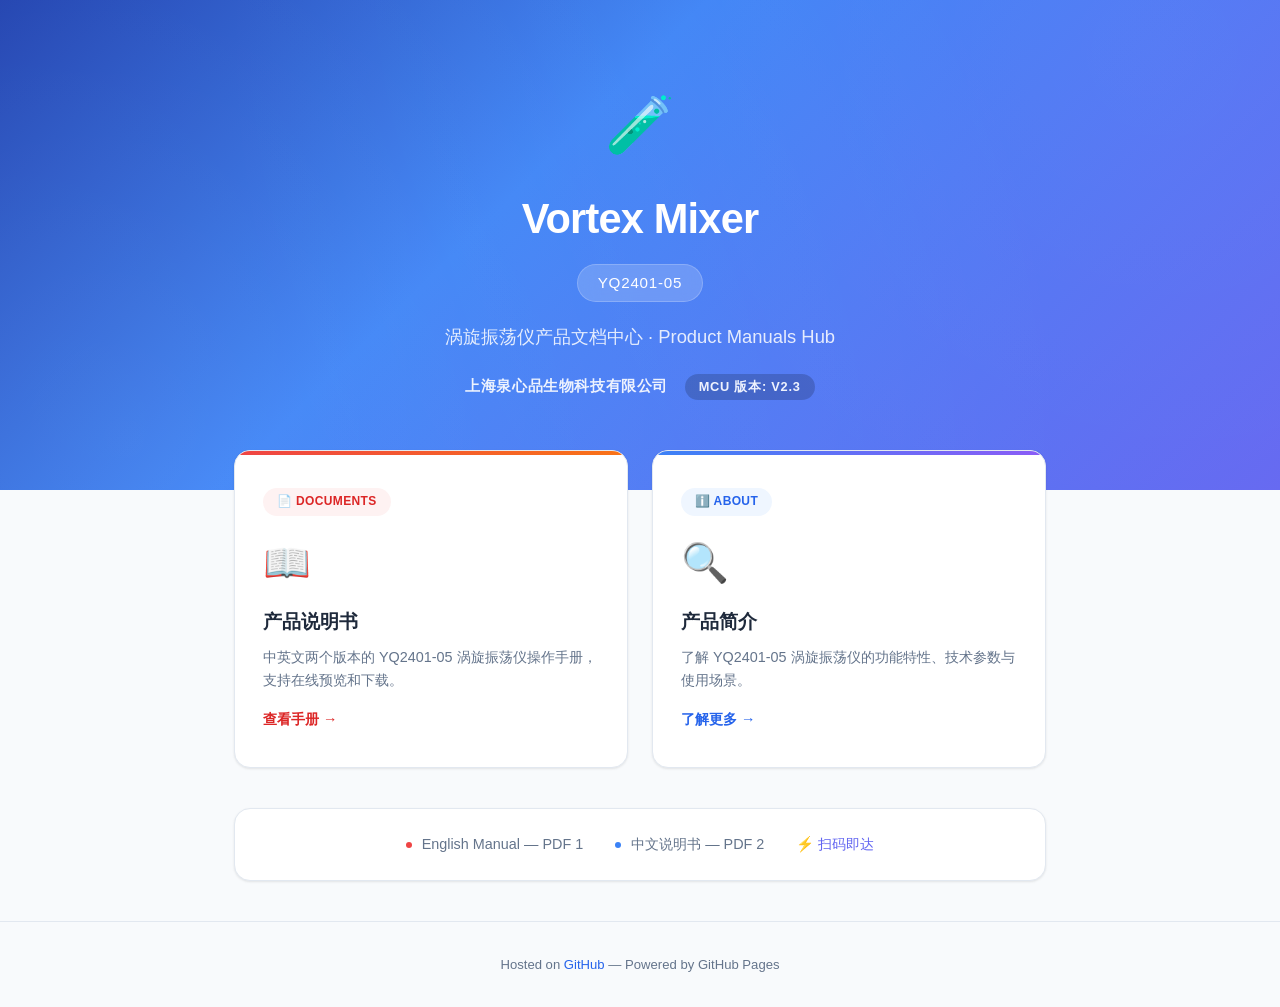
==== index.html @ 2c283151 "Add company name and MCU version to homepage" ====
<!DOCTYPE html>
<html lang="zh-CN">
<head>
<meta charset="UTF-8">
<meta name="viewport" content="width=device-width, initial-scale=1.0">
<title>Vortex Mixer Manuals | YQ2401-05 涡旋振荡仪</title>
<style>
  :root {
    --primary: #2563eb;
    --primary-dark: #1d4ed8;
    --accent: #7c3aed;
    --bg: #f8fafc;
    --card: #ffffff;
    --text: #1e293b;
    --text-light: #64748b;
    --border: #e2e8f0;
    --shadow: 0 1px 3px rgba(0,0,0,0.06), 0 1px 2px rgba(0,0,0,0.04);
    --shadow-lg: 0 10px 40px rgba(0,0,0,0.1);
    --radius: 16px;
    --radius-sm: 10px;
  }

  * { margin: 0; padding: 0; box-sizing: border-box; }

  body {
    font-family: -apple-system, BlinkMacSystemFont, 'Segoe UI', 'PingFang SC', 'Microsoft YaHei', sans-serif;
    background: var(--bg);
    color: var(--text);
    line-height: 1.6;
    min-height: 100vh;
    display: flex;
    flex-direction: column;
  }

  .hero {
    background: linear-gradient(135deg, #1e40af 0%, #3b82f6 40%, #6366f1 100%);
    color: white;
    text-align: center;
    padding: 80px 24px 90px;
    position: relative;
    overflow: hidden;
  }
  .hero::before {
    content: '';
    position: absolute;
    top: -50%;
    left: -50%;
    width: 200%;
    height: 200%;
    background: radial-gradient(circle at 30% 70%, rgba(255,255,255,0.08) 0%, transparent 50%),
                radial-gradient(circle at 70% 30%, rgba(255,255,255,0.05) 0%, transparent 50%);
    animation: float 20s ease-in-out infinite;
  }
  @keyframes float {
    0%, 100% { transform: translate(0, 0) rotate(0deg); }
    33% { transform: translate(20px, -20px) rotate(1deg); }
    66% { transform: translate(-10px, 10px) rotate(-1deg); }
  }
  .hero-content { position: relative; z-index: 1; }
  .hero-icon { font-size: 3.5rem; margin-bottom: 16px; display: block; }
  .hero h1 {
    font-size: 2.6rem;
    font-weight: 800;
    letter-spacing: -0.02em;
    margin-bottom: 12px;
  }
  .hero .model {
    display: inline-block;
    background: rgba(255,255,255,0.18);
    backdrop-filter: blur(10px);
    padding: 6px 20px;
    border-radius: 50px;
    font-size: 0.95rem;
    font-weight: 500;
    letter-spacing: 0.05em;
    margin-bottom: 20px;
    border: 1px solid rgba(255,255,255,0.2);
  }
  .hero p {
    font-size: 1.15rem;
    opacity: 0.85;
    max-width: 500px;
    margin: 0 auto;
  }
  .hero .company {
    margin-top: 22px;
    font-size: 0.92rem;
    font-weight: 600;
    letter-spacing: 0.04em;
    opacity: 0.9;
  }
  .hero .company .mcu {
    display: inline-block;
    background: rgba(0,0,0,0.2);
    padding: 3px 14px;
    border-radius: 50px;
    font-size: 0.8rem;
    margin-left: 12px;
    letter-spacing: 0.06em;
  }

  .container {
    max-width: 860px;
    margin: -40px auto 0;
    padding: 0 24px;
    position: relative;
    z-index: 2;
    flex: 1;
  }

  .cards {
    display: grid;
    grid-template-columns: 1fr 1fr;
    gap: 24px;
    margin-bottom: 40px;
  }
  @media (max-width: 600px) { .cards { grid-template-columns: 1fr; } }

  .card {
    background: var(--card);
    border-radius: var(--radius);
    padding: 36px 28px;
    text-decoration: none;
    color: var(--text);
    box-shadow: var(--shadow);
    transition: transform 0.25s, box-shadow 0.25s;
    border: 1px solid var(--border);
    position: relative;
    overflow: hidden;
  }
  .card:hover {
    transform: translateY(-6px);
    box-shadow: var(--shadow-lg);
    border-color: #cbd5e1;
  }
  .card::after {
    content: '';
    position: absolute;
    top: 0; left: 0; right: 0;
    height: 4px;
  }
  .card.pdf::after { background: linear-gradient(90deg, #ef4444, #f97316); }
  .card.intro::after { background: linear-gradient(90deg, #3b82f6, #8b5cf6); }

  .card-badge {
    display: inline-block;
    padding: 4px 14px;
    border-radius: 50px;
    font-size: 0.75rem;
    font-weight: 600;
    letter-spacing: 0.03em;
    margin-bottom: 16px;
  }
  .card.pdf .card-badge { background: #fef2f2; color: #dc2626; }
  .card.intro .card-badge { background: #eff6ff; color: #2563eb; }

  .card-icon { font-size: 2.4rem; margin-bottom: 14px; display: block; }
  .card h3 { font-size: 1.2rem; font-weight: 700; margin-bottom: 8px; }
  .card p { font-size: 0.9rem; color: var(--text-light); line-height: 1.6; }
  .card .arrow {
    display: inline-flex; align-items: center; gap: 6px;
    margin-top: 16px; font-size: 0.9rem; font-weight: 600;
  }
  .card.pdf .arrow { color: #dc2626; }
  .card.intro .arrow { color: #2563eb; }

  .info-bar {
    display: flex;
    align-items: center;
    justify-content: center;
    gap: 32px;
    flex-wrap: wrap;
    background: var(--card);
    border-radius: var(--radius);
    padding: 24px 32px;
    box-shadow: var(--shadow);
    border: 1px solid var(--border);
    margin-bottom: 20px;
  }
  .info-item {
    display: flex;
    align-items: center;
    gap: 10px;
    font-size: 0.9rem;
    color: var(--text-light);
  }
  .info-item .dot { width: 6px; height: 6px; border-radius: 50%; }
  .info-item .dot.en { background: #ef4444; }
  .info-item .dot.cn { background: #3b82f6; }

  footer {
    text-align: center;
    padding: 32px 24px;
    color: var(--text-light);
    font-size: 0.82rem;
    border-top: 1px solid var(--border);
    margin-top: 20px;
  }
  footer a { color: var(--primary); text-decoration: none; font-weight: 500; }
</style>
</head>
<body>

<div class="hero">
  <div class="hero-content">
    <span class="hero-icon">&#129514;</span>
    <h1>Vortex Mixer</h1>
    <div class="model">YQ2401-05</div>
    <p>涡旋振荡仪产品文档中心 &middot; Product Manuals Hub</p>
    <div class="company">
      上海泉心品生物科技有限公司
      <span class="mcu">MCU 版本: V2.3</span>
    </div>
  </div>
</div>

<div class="container">

  <div class="cards">
    <a class="card pdf" href="./manuals.html">
      <span class="card-badge">&#128196; DOCUMENTS</span>
      <span class="card-icon">&#128214;</span>
      <h3>产品说明书</h3>
      <p>中英文两个版本的 YQ2401-05 涡旋振荡仪操作手册，支持在线预览和下载。</p>
      <span class="arrow">查看手册 &#8594;</span>
    </a>

    <a class="card intro" href="./intro.html">
      <span class="card-badge">&#8505;&#65039; ABOUT</span>
      <span class="card-icon">&#128269;</span>
      <h3>产品简介</h3>
      <p>了解 YQ2401-05 涡旋振荡仪的功能特性、技术参数与使用场景。</p>
      <span class="arrow">了解更多 &#8594;</span>
    </a>
  </div>

  <div class="info-bar">
    <div class="info-item"><span class="dot en"></span> English Manual &mdash; PDF 1</div>
    <div class="info-item"><span class="dot cn"></span> 中文说明书 &mdash; PDF 2</div>
    <div class="info-item" style="font-weight:500;color:#6366f1;">&#9889; 扫码即达</div>
  </div>

</div>

<footer>
  Hosted on <a href="https://github.com/jingjingblackpink/Vortex_Mixer_Manual">GitHub</a>
  &mdash; Powered by GitHub Pages
</footer>

</body>
</html>
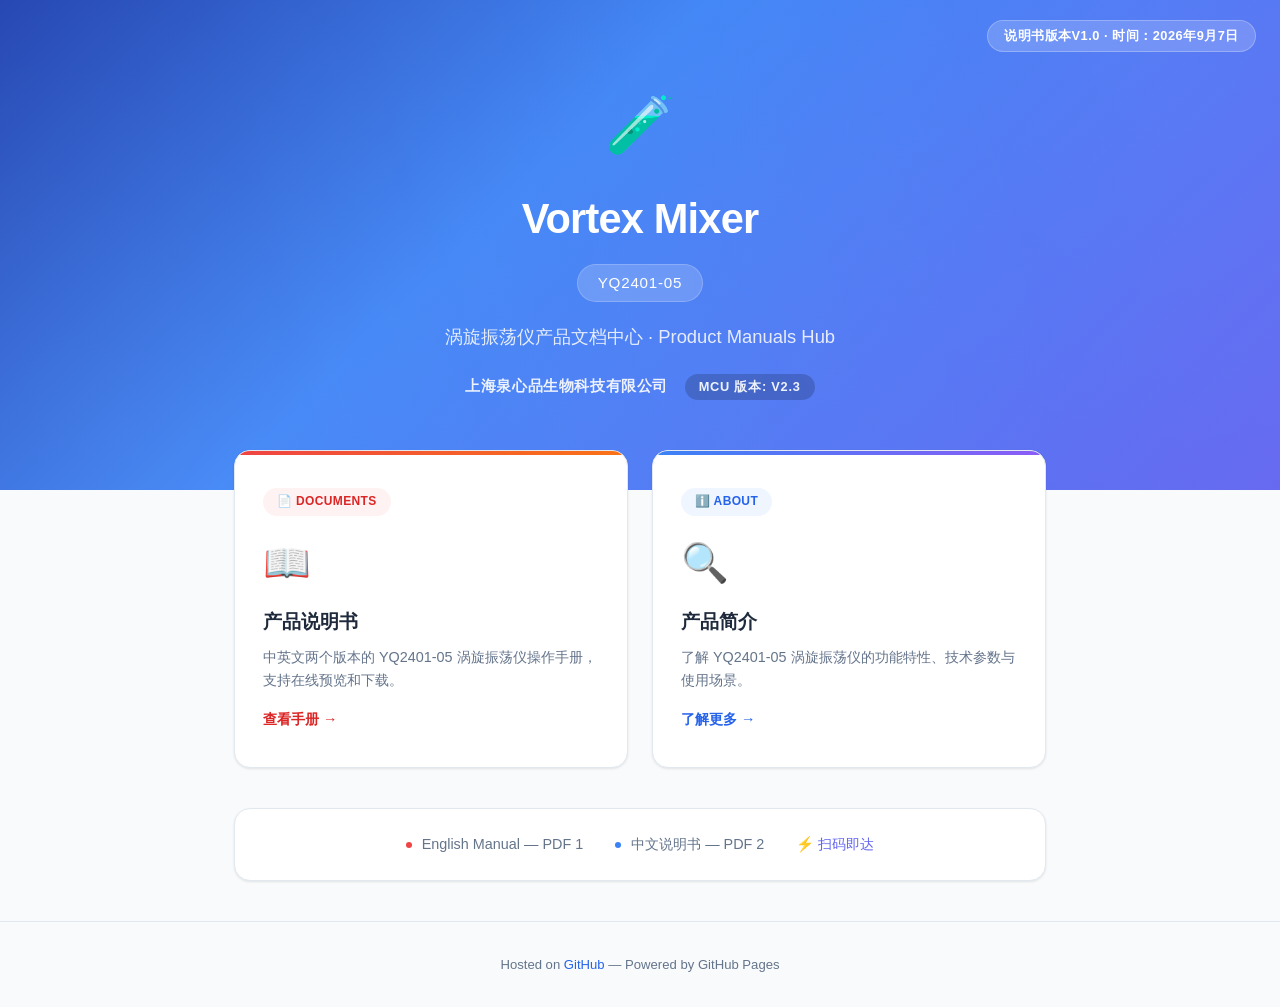
==== commit d2a067bc: "Add manual version badge (V1.0, 2026-09-07) to index.html top-right corner; QR code unchanged" ====
--- a/index.html
+++ b/index.html
@@ -98,6 +98,21 @@
     margin-left: 12px;
     letter-spacing: 0.06em;
   }
+  .hero .version-badge {
+    position: absolute;
+    top: 20px;
+    right: 24px;
+    z-index: 2;
+    background: rgba(255,255,255,0.18);
+    backdrop-filter: blur(10px);
+    border: 1px solid rgba(255,255,255,0.25);
+    border-radius: 50px;
+    padding: 5px 16px;
+    font-size: 0.8rem;
+    font-weight: 600;
+    letter-spacing: 0.04em;
+    color: #fff;
+  }
 
   .container {
     max-width: 860px;
@@ -202,6 +217,7 @@
 <body>
 
 <div class="hero">
+  <div class="version-badge">说明书版本V1.0 &middot; 时间：2026年9月7日</div>
   <div class="hero-content">
     <span class="hero-icon">&#129514;</span>
     <h1>Vortex Mixer</h1>
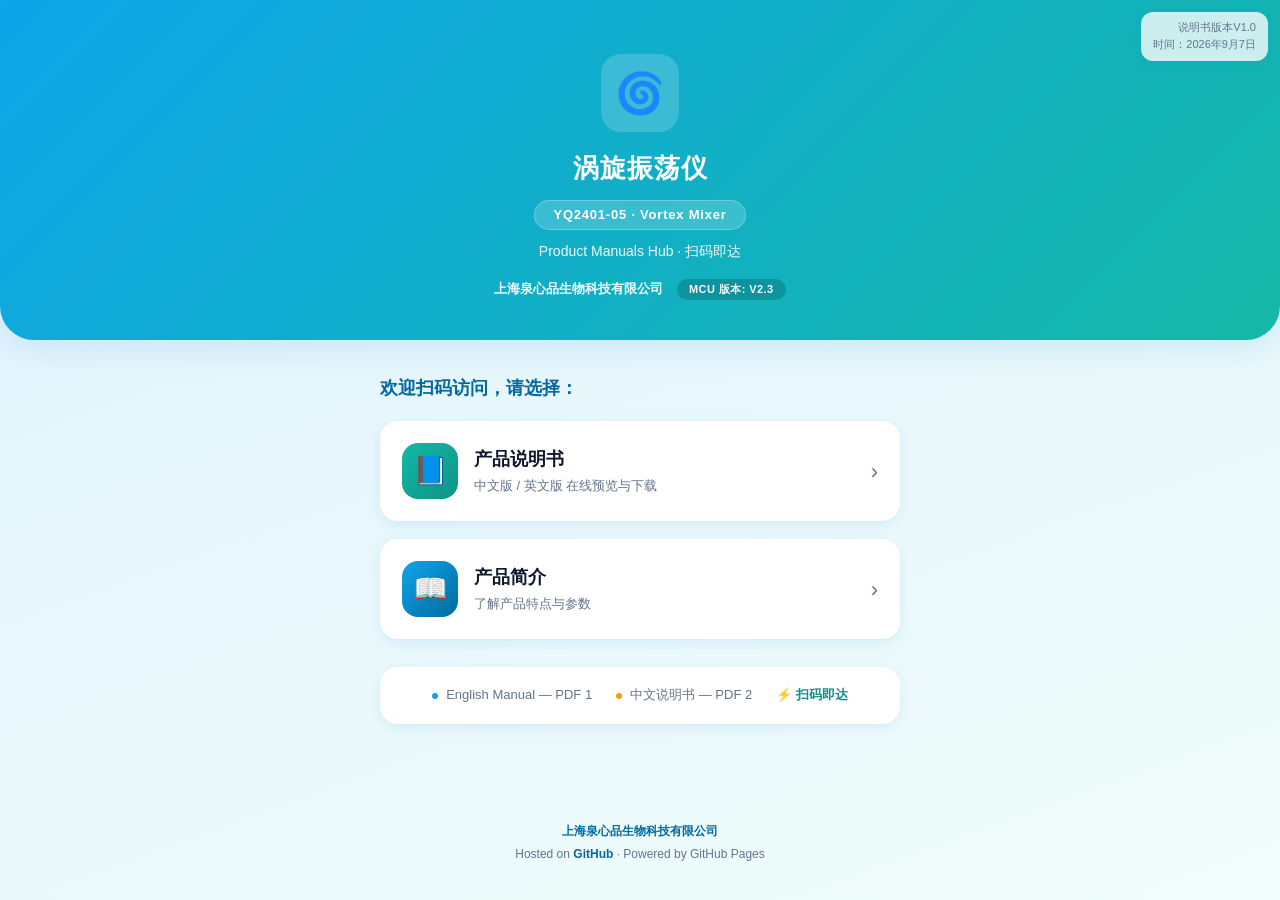
==== commit ef52020c: "Redesign site with card-style UI (sky-blue/teal theme, shared style.css); QR code unchanged" ====
--- a/index.html
+++ b/index.html
@@ -2,266 +2,54 @@
 <html lang="zh-CN">
 <head>
 <meta charset="UTF-8">
-<meta name="viewport" content="width=device-width, initial-scale=1.0">
+<meta name="viewport" content="width=device-width,initial-scale=1,maximum-scale=1,user-scalable=no">
 <title>Vortex Mixer Manuals | YQ2401-05 涡旋振荡仪</title>
-<style>
-  :root {
-    --primary: #2563eb;
-    --primary-dark: #1d4ed8;
-    --accent: #7c3aed;
-    --bg: #f8fafc;
-    --card: #ffffff;
-    --text: #1e293b;
-    --text-light: #64748b;
-    --border: #e2e8f0;
-    --shadow: 0 1px 3px rgba(0,0,0,0.06), 0 1px 2px rgba(0,0,0,0.04);
-    --shadow-lg: 0 10px 40px rgba(0,0,0,0.1);
-    --radius: 16px;
-    --radius-sm: 10px;
-  }
-
-  * { margin: 0; padding: 0; box-sizing: border-box; }
-
-  body {
-    font-family: -apple-system, BlinkMacSystemFont, 'Segoe UI', 'PingFang SC', 'Microsoft YaHei', sans-serif;
-    background: var(--bg);
-    color: var(--text);
-    line-height: 1.6;
-    min-height: 100vh;
-    display: flex;
-    flex-direction: column;
-  }
-
-  .hero {
-    background: linear-gradient(135deg, #1e40af 0%, #3b82f6 40%, #6366f1 100%);
-    color: white;
-    text-align: center;
-    padding: 80px 24px 90px;
-    position: relative;
-    overflow: hidden;
-  }
-  .hero::before {
-    content: '';
-    position: absolute;
-    top: -50%;
-    left: -50%;
-    width: 200%;
-    height: 200%;
-    background: radial-gradient(circle at 30% 70%, rgba(255,255,255,0.08) 0%, transparent 50%),
-                radial-gradient(circle at 70% 30%, rgba(255,255,255,0.05) 0%, transparent 50%);
-    animation: float 20s ease-in-out infinite;
-  }
-  @keyframes float {
-    0%, 100% { transform: translate(0, 0) rotate(0deg); }
-    33% { transform: translate(20px, -20px) rotate(1deg); }
-    66% { transform: translate(-10px, 10px) rotate(-1deg); }
-  }
-  .hero-content { position: relative; z-index: 1; }
-  .hero-icon { font-size: 3.5rem; margin-bottom: 16px; display: block; }
-  .hero h1 {
-    font-size: 2.6rem;
-    font-weight: 800;
-    letter-spacing: -0.02em;
-    margin-bottom: 12px;
-  }
-  .hero .model {
-    display: inline-block;
-    background: rgba(255,255,255,0.18);
-    backdrop-filter: blur(10px);
-    padding: 6px 20px;
-    border-radius: 50px;
-    font-size: 0.95rem;
-    font-weight: 500;
-    letter-spacing: 0.05em;
-    margin-bottom: 20px;
-    border: 1px solid rgba(255,255,255,0.2);
-  }
-  .hero p {
-    font-size: 1.15rem;
-    opacity: 0.85;
-    max-width: 500px;
-    margin: 0 auto;
-  }
-  .hero .company {
-    margin-top: 22px;
-    font-size: 0.92rem;
-    font-weight: 600;
-    letter-spacing: 0.04em;
-    opacity: 0.9;
-  }
-  .hero .company .mcu {
-    display: inline-block;
-    background: rgba(0,0,0,0.2);
-    padding: 3px 14px;
-    border-radius: 50px;
-    font-size: 0.8rem;
-    margin-left: 12px;
-    letter-spacing: 0.06em;
-  }
-  .hero .version-badge {
-    position: absolute;
-    top: 20px;
-    right: 24px;
-    z-index: 2;
-    background: rgba(255,255,255,0.18);
-    backdrop-filter: blur(10px);
-    border: 1px solid rgba(255,255,255,0.25);
-    border-radius: 50px;
-    padding: 5px 16px;
-    font-size: 0.8rem;
-    font-weight: 600;
-    letter-spacing: 0.04em;
-    color: #fff;
-  }
-
-  .container {
-    max-width: 860px;
-    margin: -40px auto 0;
-    padding: 0 24px;
-    position: relative;
-    z-index: 2;
-    flex: 1;
-  }
-
-  .cards {
-    display: grid;
-    grid-template-columns: 1fr 1fr;
-    gap: 24px;
-    margin-bottom: 40px;
-  }
-  @media (max-width: 600px) { .cards { grid-template-columns: 1fr; } }
-
-  .card {
-    background: var(--card);
-    border-radius: var(--radius);
-    padding: 36px 28px;
-    text-decoration: none;
-    color: var(--text);
-    box-shadow: var(--shadow);
-    transition: transform 0.25s, box-shadow 0.25s;
-    border: 1px solid var(--border);
-    position: relative;
-    overflow: hidden;
-  }
-  .card:hover {
-    transform: translateY(-6px);
-    box-shadow: var(--shadow-lg);
-    border-color: #cbd5e1;
-  }
-  .card::after {
-    content: '';
-    position: absolute;
-    top: 0; left: 0; right: 0;
-    height: 4px;
-  }
-  .card.pdf::after { background: linear-gradient(90deg, #ef4444, #f97316); }
-  .card.intro::after { background: linear-gradient(90deg, #3b82f6, #8b5cf6); }
-
-  .card-badge {
-    display: inline-block;
-    padding: 4px 14px;
-    border-radius: 50px;
-    font-size: 0.75rem;
-    font-weight: 600;
-    letter-spacing: 0.03em;
-    margin-bottom: 16px;
-  }
-  .card.pdf .card-badge { background: #fef2f2; color: #dc2626; }
-  .card.intro .card-badge { background: #eff6ff; color: #2563eb; }
-
-  .card-icon { font-size: 2.4rem; margin-bottom: 14px; display: block; }
-  .card h3 { font-size: 1.2rem; font-weight: 700; margin-bottom: 8px; }
-  .card p { font-size: 0.9rem; color: var(--text-light); line-height: 1.6; }
-  .card .arrow {
-    display: inline-flex; align-items: center; gap: 6px;
-    margin-top: 16px; font-size: 0.9rem; font-weight: 600;
-  }
-  .card.pdf .arrow { color: #dc2626; }
-  .card.intro .arrow { color: #2563eb; }
-
-  .info-bar {
-    display: flex;
-    align-items: center;
-    justify-content: center;
-    gap: 32px;
-    flex-wrap: wrap;
-    background: var(--card);
-    border-radius: var(--radius);
-    padding: 24px 32px;
-    box-shadow: var(--shadow);
-    border: 1px solid var(--border);
-    margin-bottom: 20px;
-  }
-  .info-item {
-    display: flex;
-    align-items: center;
-    gap: 10px;
-    font-size: 0.9rem;
-    color: var(--text-light);
-  }
-  .info-item .dot { width: 6px; height: 6px; border-radius: 50%; }
-  .info-item .dot.en { background: #ef4444; }
-  .info-item .dot.cn { background: #3b82f6; }
-
-  footer {
-    text-align: center;
-    padding: 32px 24px;
-    color: var(--text-light);
-    font-size: 0.82rem;
-    border-top: 1px solid var(--border);
-    margin-top: 20px;
-  }
-  footer a { color: var(--primary); text-decoration: none; font-weight: 500; }
-</style>
+<link rel="stylesheet" href="style.css">
 </head>
 <body>
-
-<div class="hero">
-  <div class="version-badge">说明书版本V1.0 &middot; 时间：2026年9月7日</div>
-  <div class="hero-content">
-    <span class="hero-icon">&#129514;</span>
-    <h1>Vortex Mixer</h1>
-    <div class="model">YQ2401-05</div>
-    <p>涡旋振荡仪产品文档中心 &middot; Product Manuals Hub</p>
+  <header class="hero">
+    <div class="logo">🌀</div>
+    <h1>涡旋振荡仪</h1>
+    <div class="model">YQ2401-05 · Vortex Mixer</div>
+    <p>Product Manuals Hub · 扫码即达</p>
     <div class="company">
       上海泉心品生物科技有限公司
       <span class="mcu">MCU 版本: V2.3</span>
     </div>
+  </header>
+
+  <main class="wrap">
+    <section class="section">
+      <h2>欢迎扫码访问，请选择：</h2>
+
+      <a class="btn" href="manuals.html">
+        <span class="ico manual">📘</span>
+        <span class="txt"><strong>产品说明书</strong><span>中文版 / 英文版 在线预览与下载</span></span>
+        <span class="arrow">›</span>
+      </a>
+
+      <a class="btn" href="intro.html">
+        <span class="ico intro">📖</span>
+        <span class="txt"><strong>产品简介</strong><span>了解产品特点与参数</span></span>
+        <span class="arrow">›</span>
+      </a>
+    </section>
+
+    <div class="info-bar">
+      <div class="info-item"><span class="dot en"></span> English Manual &mdash; PDF 1</div>
+      <div class="info-item"><span class="dot cn"></span> 中文说明书 &mdash; PDF 2</div>
+      <div class="info-item hot">⚡ 扫码即达</div>
+    </div>
+  </main>
+
+  <footer class="footer">
+    <div class="brand">上海泉心品生物科技有限公司</div>
+    <div>Hosted on <a href="https://github.com/jingjingblackpink/Vortex_Mixer_Manual">GitHub</a> &middot; Powered by GitHub Pages</div>
+  </footer>
+
+  <div class="version-stamp">
+    <span>说明书版本V1.0</span>
+    <span>时间：2026年9月7日</span>
   </div>
-</div>
-
-<div class="container">
-
-  <div class="cards">
-    <a class="card pdf" href="./manuals.html">
-      <span class="card-badge">&#128196; DOCUMENTS</span>
-      <span class="card-icon">&#128214;</span>
-      <h3>产品说明书</h3>
-      <p>中英文两个版本的 YQ2401-05 涡旋振荡仪操作手册，支持在线预览和下载。</p>
-      <span class="arrow">查看手册 &#8594;</span>
-    </a>
-
-    <a class="card intro" href="./intro.html">
-      <span class="card-badge">&#8505;&#65039; ABOUT</span>
-      <span class="card-icon">&#128269;</span>
-      <h3>产品简介</h3>
-      <p>了解 YQ2401-05 涡旋振荡仪的功能特性、技术参数与使用场景。</p>
-      <span class="arrow">了解更多 &#8594;</span>
-    </a>
-  </div>
-
-  <div class="info-bar">
-    <div class="info-item"><span class="dot en"></span> English Manual &mdash; PDF 1</div>
-    <div class="info-item"><span class="dot cn"></span> 中文说明书 &mdash; PDF 2</div>
-    <div class="info-item" style="font-weight:500;color:#6366f1;">&#9889; 扫码即达</div>
-  </div>
-
-</div>
-
-<footer>
-  Hosted on <a href="https://github.com/jingjingblackpink/Vortex_Mixer_Manual">GitHub</a>
-  &mdash; Powered by GitHub Pages
-</footer>
-
 </body>
 </html>
--- a/style.css
+++ b/style.css
@@ -0,0 +1,228 @@
+/* YQ2401-05 涡旋振荡仪 产品手册站点样式 */
+:root{
+  --primary:#0ea5e9;
+  --primary-dark:#0369a1;
+  --accent:#14b8a6;
+  --accent-dark:#0d9488;
+  --warn:#f59e0b;
+  --warn-dark:#d97706;
+  --bg:#f0f9ff;
+  --card:#ffffff;
+  --text:#0f172a;
+  --muted:#64748b;
+  --border:#e2e8f0;
+  --radius:18px;
+  --radius-sm:12px;
+  --shadow:0 10px 30px rgba(2,132,199,.12);
+  --shadow-sm:0 4px 14px rgba(2,132,199,.10);
+}
+*{box-sizing:border-box;margin:0;padding:0}
+html,body{height:100%}
+body{
+  font-family:"PingFang SC","Microsoft YaHei","Helvetica Neue",sans-serif;
+  color:var(--text);
+  background:linear-gradient(160deg,#e0f2fe 0%,#f0fdfa 100%);
+  min-height:100%;
+  display:flex;flex-direction:column;
+  line-height:1.6;
+}
+.wrap{max-width:560px;margin:0 auto;width:100%;padding:0 20px;flex:1}
+.wrap.wide{max-width:960px}
+
+/* 顶部 */
+.hero{
+  background:linear-gradient(135deg,var(--primary) 0%,var(--accent) 100%);
+  color:#fff;padding:54px 24px 40px;text-align:center;
+  border-bottom-left-radius:34px;border-bottom-right-radius:34px;
+  box-shadow:var(--shadow);
+}
+.hero .logo{
+  width:78px;height:78px;margin:0 auto 16px;border-radius:20px;
+  background:rgba(255,255,255,.18);display:flex;align-items:center;justify-content:center;
+  font-size:40px;backdrop-filter:blur(4px);
+}
+.hero h1{font-size:26px;font-weight:700;letter-spacing:1px}
+.hero .model{
+  display:inline-block;background:rgba(255,255,255,.18);backdrop-filter:blur(6px);
+  border:1px solid rgba(255,255,255,.25);padding:4px 18px;border-radius:50px;
+  font-size:13px;font-weight:600;letter-spacing:.06em;margin-top:10px;
+}
+.hero p{margin-top:10px;font-size:14px;opacity:.92}
+.hero .company{margin-top:16px;font-size:13px;font-weight:600;opacity:.95}
+.hero .company .mcu{
+  display:inline-block;background:rgba(0,0,0,.18);padding:2px 12px;border-radius:50px;
+  font-size:11px;margin-left:10px;letter-spacing:.04em;
+}
+
+/* 主体 */
+.section{padding:34px 0 10px}
+.section h2{font-size:18px;margin-bottom:18px;color:var(--primary-dark)}
+
+/* 大按钮卡片 */
+.btn{
+  display:flex;align-items:center;gap:16px;
+  width:100%;padding:22px 22px;margin-bottom:18px;
+  background:var(--card);border:none;border-radius:var(--radius);
+  box-shadow:var(--shadow-sm);text-decoration:none;color:var(--text);
+  cursor:pointer;transition:transform .15s ease,box-shadow .15s ease;
+  text-align:left;
+}
+.btn:hover,.btn:active{transform:translateY(-3px);box-shadow:var(--shadow)}
+.btn .ico{
+  flex:0 0 56px;width:56px;height:56px;border-radius:16px;
+  display:flex;align-items:center;justify-content:center;font-size:28px;color:#fff;
+}
+.btn .ico.intro{background:linear-gradient(135deg,#0ea5e9,#0369a1)}
+.btn .ico.manual{background:linear-gradient(135deg,#14b8a6,#0d9488)}
+.btn .txt strong{display:block;font-size:18px;font-weight:600}
+.btn .txt span{display:block;font-size:13px;color:var(--muted);margin-top:2px}
+.btn .arrow{margin-left:auto;color:var(--muted);font-size:22px}
+
+/* 返回栏 */
+.topbar{
+  display:flex;align-items:center;gap:12px;
+  padding:16px 20px;position:sticky;top:0;background:rgba(255,255,255,.85);
+  backdrop-filter:blur(8px);border-bottom:1px solid #e2e8f0;z-index:10;
+}
+.topbar a.back{
+  color:var(--primary-dark);text-decoration:none;font-size:15px;font-weight:600;
+  display:flex;align-items:center;gap:4px;
+}
+.topbar .title{font-size:17px;font-weight:700}
+
+/* 卡片 */
+.card{
+  background:var(--card);border-radius:var(--radius);padding:24px;
+  box-shadow:var(--shadow-sm);margin-bottom:18px;
+}
+.card h3{font-size:17px;margin-bottom:10px;color:var(--primary-dark)}
+.card p{font-size:14px;color:var(--muted);margin-bottom:10px}
+
+/* 信息条 */
+.info-bar{
+  display:flex;align-items:center;justify-content:center;gap:24px;flex-wrap:wrap;
+  background:var(--card);border-radius:var(--radius);padding:18px 24px;
+  box-shadow:var(--shadow-sm);margin-bottom:28px;
+}
+.info-item{display:flex;align-items:center;gap:8px;font-size:13px;color:var(--muted)}
+.info-item .dot{width:6px;height:6px;border-radius:50%}
+.info-item .dot.en{background:var(--primary)}
+.info-item .dot.cn{background:var(--warn)}
+.info-item.hot{font-weight:600;color:var(--accent-dark)}
+
+/* 功能网格 */
+.feature-grid{display:grid;grid-template-columns:1fr 1fr;gap:14px;margin-top:8px}
+@media (max-width:600px){.feature-grid{grid-template-columns:1fr}}
+.feature{
+  display:flex;align-items:flex-start;gap:12px;padding:16px;
+  background:var(--bg);border:1px solid var(--border);border-radius:var(--radius-sm);
+  transition:background .2s;
+}
+.feature:hover{background:#e0f2fe}
+.feature-check{
+  flex:0 0 36px;width:36px;height:36px;border-radius:50%;
+  background:#e0f2fe;color:var(--primary-dark);
+  display:flex;align-items:center;justify-content:center;
+  font-size:16px;font-weight:700;
+}
+.feature-text h4{font-size:15px;font-weight:600;margin-bottom:2px}
+.feature-text p{font-size:13px;color:var(--muted);line-height:1.5}
+
+/* 规格表 */
+.specs{
+  display:grid;grid-template-columns:1fr 1fr;gap:2px;
+  background:var(--border);border:1px solid var(--border);
+  border-radius:var(--radius-sm);overflow:hidden;
+}
+@media (max-width:500px){.specs{grid-template-columns:1fr}}
+.spec-item{
+  background:var(--card);padding:14px 18px;
+  display:flex;justify-content:space-between;align-items:center;gap:12px;
+}
+.spec-item .label{font-size:13px;color:var(--muted);white-space:nowrap}
+.spec-item .value{font-size:14px;font-weight:600;text-align:right;color:var(--primary-dark)}
+
+/* 场景标签 */
+.tags{display:flex;flex-wrap:wrap;gap:10px}
+.tag{
+  display:inline-block;padding:8px 18px;border-radius:50px;
+  font-size:13px;font-weight:500;background:var(--bg);color:var(--text);
+  border:1px solid var(--border);transition:all .2s;
+}
+.tag:hover{background:#ccfbf1;border-color:#5eead4;color:var(--accent-dark)}
+
+/* 说明书页 tab */
+.tab-bar{
+  display:flex;gap:6px;background:var(--card);border-radius:var(--radius);
+  padding:6px;margin-bottom:18px;box-shadow:var(--shadow-sm);
+}
+.tab-btn{
+  flex:1;padding:12px 16px;border:none;background:transparent;cursor:pointer;
+  font-size:14px;font-weight:600;border-radius:12px;color:var(--muted);
+  transition:all .25s;font-family:inherit;
+  display:flex;align-items:center;justify-content:center;gap:8px;
+}
+.tab-btn.active{
+  background:linear-gradient(135deg,var(--primary),var(--primary-dark));
+  color:#fff;box-shadow:var(--shadow-sm);
+}
+.tab-btn:hover:not(.active){background:var(--bg);color:var(--text)}
+.tab-badge{font-size:11px;padding:2px 8px;border-radius:50px;font-weight:600}
+.tab-btn.active .tab-badge{background:rgba(255,255,255,.2)}
+.tab-btn:not(.active) .tab-badge.en{background:#e0f2fe;color:var(--primary-dark)}
+.tab-btn:not(.active) .tab-badge.cn{background:#fef3c7;color:var(--warn-dark)}
+
+.viewer-label{
+  font-size:15px;font-weight:700;color:var(--primary-dark);
+  margin-bottom:12px;display:flex;align-items:center;gap:8px;
+}
+.viewer-label.cn{color:var(--warn-dark)}
+.viewer{
+  background:var(--card);border-radius:var(--radius);box-shadow:var(--shadow-sm);
+  border:1px solid var(--border);overflow:hidden;margin-bottom:18px;
+  min-height:600px;display:flex;align-items:center;justify-content:center;position:relative;
+}
+.viewer iframe{width:100%;height:85vh;min-height:650px;border:none;display:none}
+.viewer iframe.active{display:block}
+.viewer-fallback{
+  display:none;flex-direction:column;align-items:center;gap:16px;
+  padding:60px 24px;text-align:center;width:100%;
+}
+.viewer-fallback.show{display:flex}
+.viewer-fallback .fallback-icon{font-size:44px;margin-bottom:8px}
+.viewer-fallback h3{font-size:17px;margin-bottom:4px}
+.viewer-fallback p{color:var(--muted);font-size:14px}
+
+/* 操作按钮 */
+.action{
+  display:inline-flex;align-items:center;gap:8px;padding:12px 26px;
+  border-radius:50px;font-size:14px;font-weight:600;text-decoration:none;
+  transition:all .25s;font-family:inherit;border:none;cursor:pointer;
+}
+.action.primary{background:linear-gradient(135deg,var(--primary),var(--primary-dark));color:#fff}
+.action.primary:hover{transform:translateY(-2px);box-shadow:var(--shadow)}
+.action.ghost{background:var(--card);color:var(--text);border:2px solid var(--border)}
+.action.ghost:hover{border-color:#94a3b8;background:var(--bg)}
+
+/* 下载区 */
+.download-section{text-align:center;padding:6px 0 28px}
+.download-section p{color:var(--muted);font-size:13px;margin-bottom:14px}
+.download-btns{display:flex;gap:12px;justify-content:center;flex-wrap:wrap}
+
+/* 页脚 */
+.footer{
+  text-align:center;padding:28px 20px 36px;color:var(--muted);font-size:12px;
+}
+.footer .brand{font-weight:600;color:var(--primary-dark);margin-bottom:4px}
+.footer a{color:var(--primary-dark);text-decoration:none;font-weight:600}
+
+/* 右上角版本标识 */
+.version-stamp{
+  position:fixed;right:12px;top:12px;z-index:20;
+  display:flex;flex-direction:column;align-items:flex-end;gap:2px;
+  padding:8px 12px;border-radius:12px;text-align:right;
+  background:rgba(255,255,255,.78);
+  -webkit-backdrop-filter:blur(6px);backdrop-filter:blur(6px);
+  box-shadow:var(--shadow-sm);
+  font-size:11px;color:var(--muted);line-height:1.4;
+}
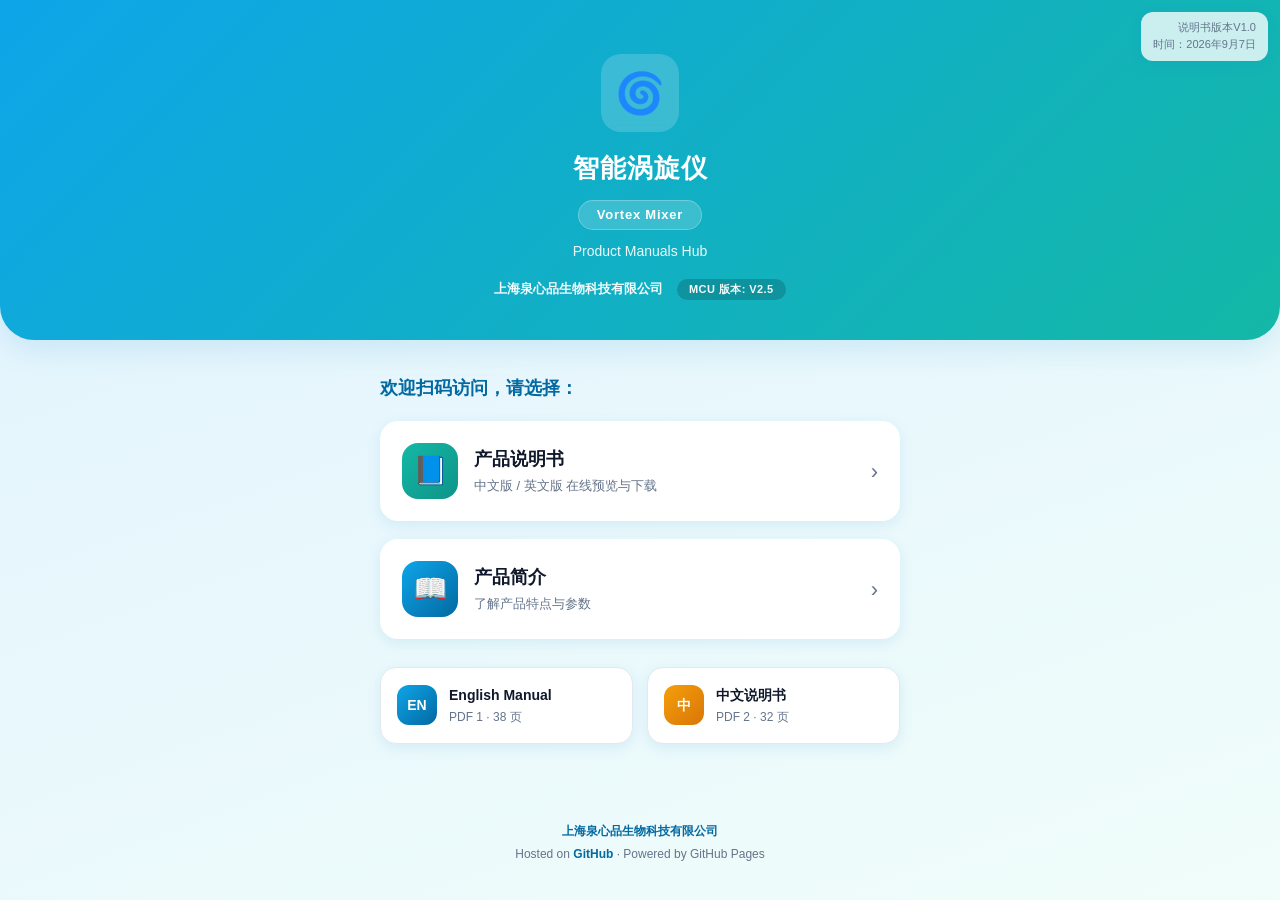
==== commit 38aa9145: "Update index hero (Smart Vortex Mixer, MCU V2.5) and redesign PDF info chips; QR code unchanged" ====
--- a/index.html
+++ b/index.html
@@ -3,18 +3,18 @@
 <head>
 <meta charset="UTF-8">
 <meta name="viewport" content="width=device-width,initial-scale=1,maximum-scale=1,user-scalable=no">
-<title>Vortex Mixer Manuals | YQ2401-05 涡旋振荡仪</title>
+<title>Vortex Mixer Manuals | 智能涡旋仪</title>
 <link rel="stylesheet" href="style.css">
 </head>
 <body>
   <header class="hero">
     <div class="logo">🌀</div>
-    <h1>涡旋振荡仪</h1>
-    <div class="model">YQ2401-05 · Vortex Mixer</div>
-    <p>Product Manuals Hub · 扫码即达</p>
+    <h1>智能涡旋仪</h1>
+    <div class="model">Vortex Mixer</div>
+    <p>Product Manuals Hub</p>
     <div class="company">
       上海泉心品生物科技有限公司
-      <span class="mcu">MCU 版本: V2.3</span>
+      <span class="mcu">MCU 版本: V2.5</span>
     </div>
   </header>
 
@@ -36,9 +36,14 @@
     </section>
 
     <div class="info-bar">
-      <div class="info-item"><span class="dot en"></span> English Manual &mdash; PDF 1</div>
-      <div class="info-item"><span class="dot cn"></span> 中文说明书 &mdash; PDF 2</div>
-      <div class="info-item hot">⚡ 扫码即达</div>
+      <div class="info-chip">
+        <span class="chip-badge en">EN</span>
+        <span class="txt"><strong>English Manual</strong><span>PDF 1 &middot; 38 页</span></span>
+      </div>
+      <div class="info-chip">
+        <span class="chip-badge zh">中</span>
+        <span class="txt"><strong>中文说明书</strong><span>PDF 2 &middot; 32 页</span></span>
+      </div>
     </div>
   </main>
 
--- a/style.css
+++ b/style.css
@@ -99,16 +99,24 @@
 .card p{font-size:14px;color:var(--muted);margin-bottom:10px}
 
 /* 信息条 */
-.info-bar{
-  display:flex;align-items:center;justify-content:center;gap:24px;flex-wrap:wrap;
-  background:var(--card);border-radius:var(--radius);padding:18px 24px;
-  box-shadow:var(--shadow-sm);margin-bottom:28px;
-}
-.info-item{display:flex;align-items:center;gap:8px;font-size:13px;color:var(--muted)}
-.info-item .dot{width:6px;height:6px;border-radius:50%}
-.info-item .dot.en{background:var(--primary)}
-.info-item .dot.cn{background:var(--warn)}
-.info-item.hot{font-weight:600;color:var(--accent-dark)}
+.info-bar{display:grid;grid-template-columns:1fr 1fr;gap:14px;margin-bottom:28px}
+@media (max-width:480px){.info-bar{grid-template-columns:1fr}}
+.info-chip{
+  display:flex;align-items:center;gap:12px;padding:16px;
+  background:var(--card);border:1px solid var(--border);border-radius:16px;
+  box-shadow:var(--shadow-sm);
+  transition:transform .15s ease,box-shadow .15s ease;
+}
+.info-chip:hover{transform:translateY(-3px);box-shadow:var(--shadow)}
+.chip-badge{
+  flex:0 0 40px;width:40px;height:40px;border-radius:12px;
+  display:flex;align-items:center;justify-content:center;
+  font-size:14px;font-weight:700;color:#fff;
+}
+.chip-badge.en{background:linear-gradient(135deg,#0ea5e9,#0369a1)}
+.chip-badge.zh{background:linear-gradient(135deg,#f59e0b,#d97706)}
+.info-chip .txt strong{display:block;font-size:14px;font-weight:600}
+.info-chip .txt span{display:block;font-size:12px;color:var(--muted);margin-top:1px}
 
 /* 功能网格 */
 .feature-grid{display:grid;grid-template-columns:1fr 1fr;gap:14px;margin-top:8px}
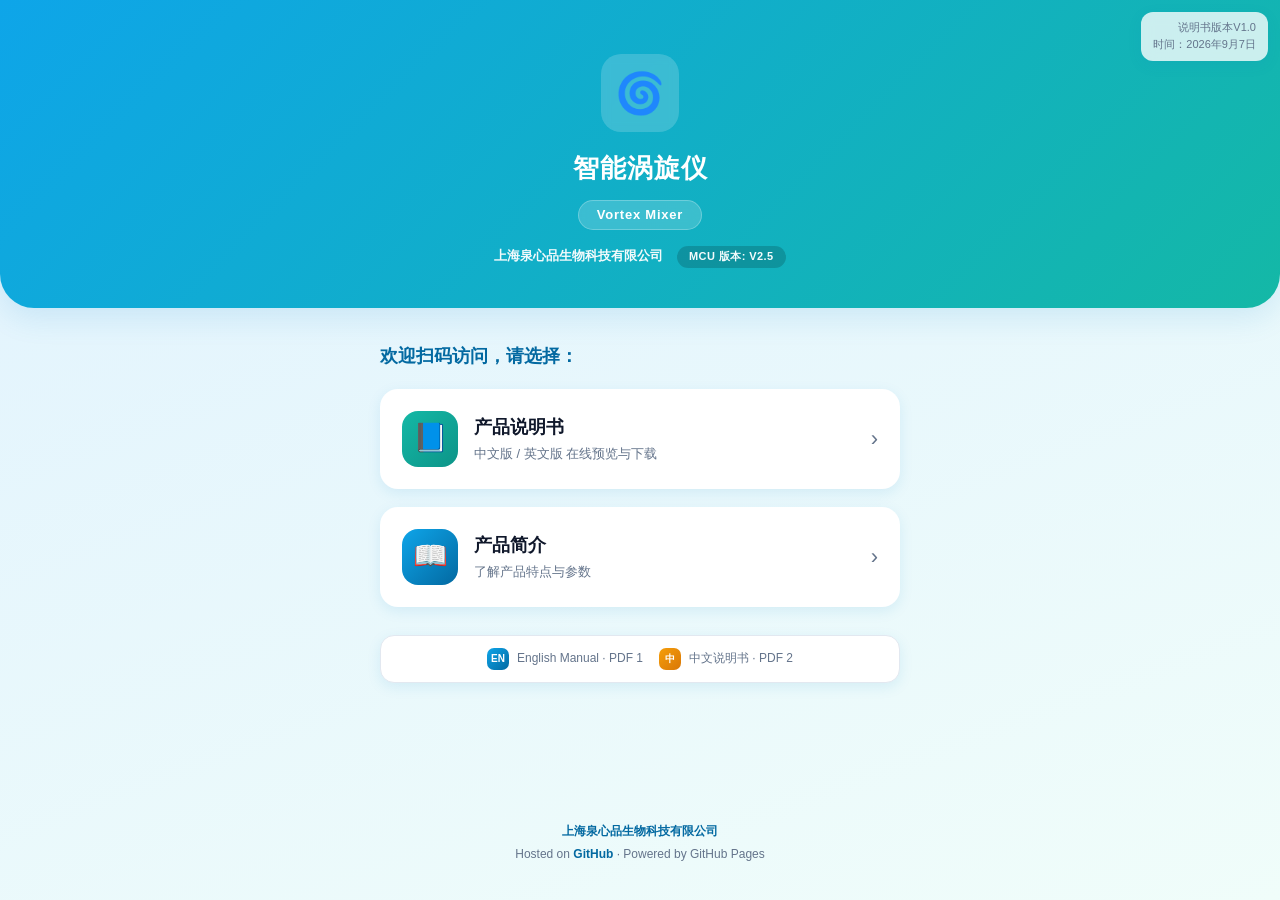
==== commit 4fb64104: "Remove hero subtitle and merge PDF info into slim hint bar; QR code unchanged" ====
--- a/index.html
+++ b/index.html
@@ -11,7 +11,6 @@
     <div class="logo">🌀</div>
     <h1>智能涡旋仪</h1>
     <div class="model">Vortex Mixer</div>
-    <p>Product Manuals Hub</p>
     <div class="company">
       上海泉心品生物科技有限公司
       <span class="mcu">MCU 版本: V2.5</span>
@@ -36,14 +35,8 @@
     </section>
 
     <div class="info-bar">
-      <div class="info-chip">
-        <span class="chip-badge en">EN</span>
-        <span class="txt"><strong>English Manual</strong><span>PDF 1 &middot; 38 页</span></span>
-      </div>
-      <div class="info-chip">
-        <span class="chip-badge zh">中</span>
-        <span class="txt"><strong>中文说明书</strong><span>PDF 2 &middot; 32 页</span></span>
-      </div>
+      <span class="hint"><span class="chip-badge en">EN</span>English Manual &middot; PDF 1</span>
+      <span class="hint"><span class="chip-badge zh">中</span>中文说明书 &middot; PDF 2</span>
     </div>
   </main>
 
--- a/style.css
+++ b/style.css
@@ -98,25 +98,23 @@
 .card h3{font-size:17px;margin-bottom:10px;color:var(--primary-dark)}
 .card p{font-size:14px;color:var(--muted);margin-bottom:10px}
 
-/* 信息条 */
-.info-bar{display:grid;grid-template-columns:1fr 1fr;gap:14px;margin-bottom:28px}
-@media (max-width:480px){.info-bar{grid-template-columns:1fr}}
-.info-chip{
-  display:flex;align-items:center;gap:12px;padding:16px;
-  background:var(--card);border:1px solid var(--border);border-radius:16px;
-  box-shadow:var(--shadow-sm);
-  transition:transform .15s ease,box-shadow .15s ease;
-}
-.info-chip:hover{transform:translateY(-3px);box-shadow:var(--shadow)}
+/* 信息条（提示条） */
+.info-bar{
+  display:flex;align-items:center;justify-content:center;gap:16px;flex-wrap:wrap;
+  background:var(--card);border:1px solid var(--border);border-radius:14px;
+  padding:12px 18px;box-shadow:var(--shadow-sm);margin-bottom:28px;
+}
+.info-bar .hint{
+  display:inline-flex;align-items:center;gap:8px;
+  font-size:12px;color:var(--muted);white-space:nowrap;
+}
 .chip-badge{
-  flex:0 0 40px;width:40px;height:40px;border-radius:12px;
+  flex:0 0 22px;width:22px;height:22px;border-radius:7px;
   display:flex;align-items:center;justify-content:center;
-  font-size:14px;font-weight:700;color:#fff;
+  font-size:10px;font-weight:700;color:#fff;
 }
 .chip-badge.en{background:linear-gradient(135deg,#0ea5e9,#0369a1)}
 .chip-badge.zh{background:linear-gradient(135deg,#f59e0b,#d97706)}
-.info-chip .txt strong{display:block;font-size:14px;font-weight:600}
-.info-chip .txt span{display:block;font-size:12px;color:var(--muted);margin-top:1px}
 
 /* 功能网格 */
 .feature-grid{display:grid;grid-template-columns:1fr 1fr;gap:14px;margin-top:8px}
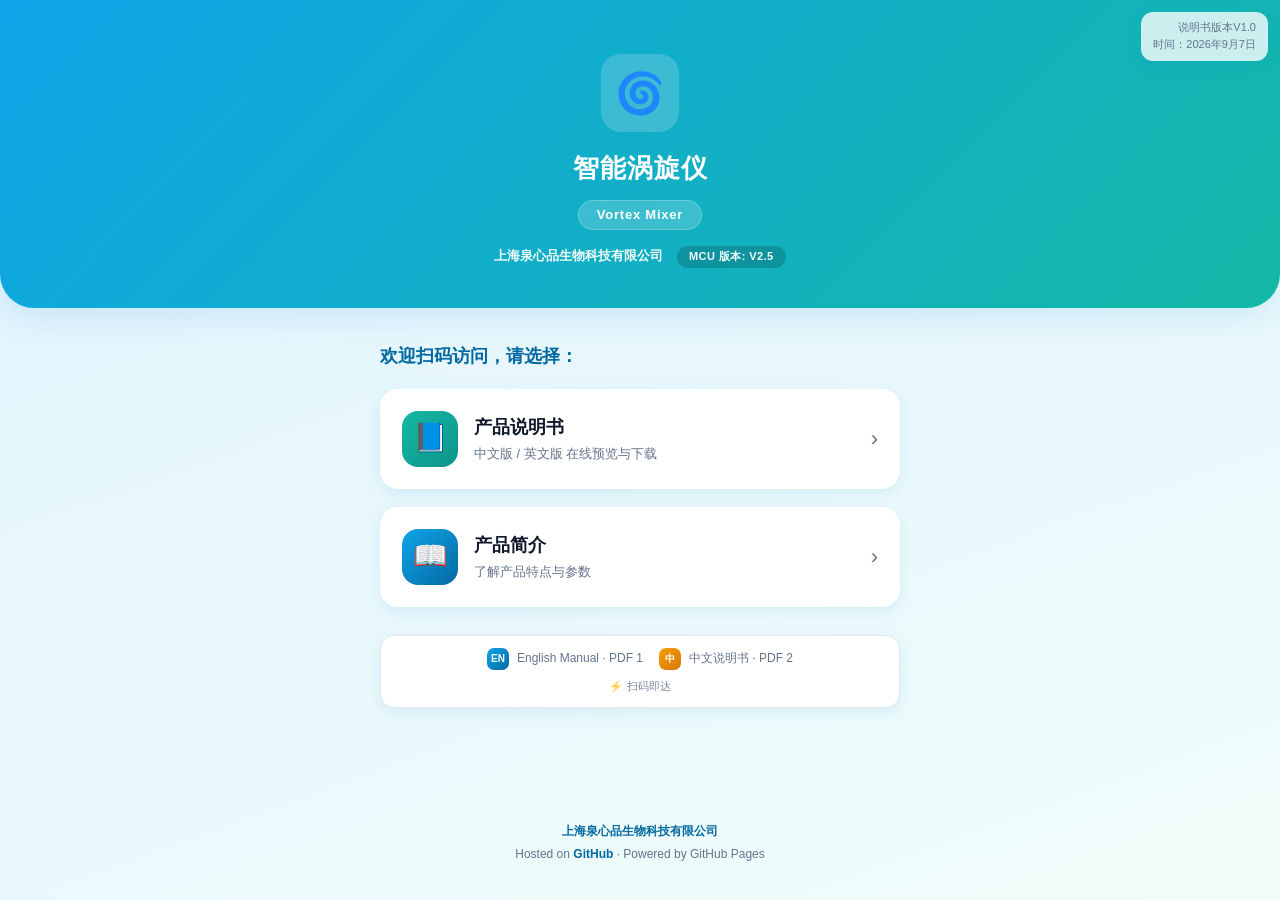
==== commit 04aa89a4: "Add small hint line (QR scan note) under PDF info bar; QR code unchanged" ====
--- a/index.html
+++ b/index.html
@@ -35,8 +35,11 @@
     </section>
 
     <div class="info-bar">
-      <span class="hint"><span class="chip-badge en">EN</span>English Manual &middot; PDF 1</span>
-      <span class="hint"><span class="chip-badge zh">中</span>中文说明书 &middot; PDF 2</span>
+      <div class="hints">
+        <span class="hint"><span class="chip-badge en">EN</span>English Manual &middot; PDF 1</span>
+        <span class="hint"><span class="chip-badge zh">中</span>中文说明书 &middot; PDF 2</span>
+      </div>
+      <div class="hint-sub">⚡ 扫码即达</div>
     </div>
   </main>
 
--- a/style.css
+++ b/style.css
@@ -100,13 +100,18 @@
 
 /* 信息条（提示条） */
 .info-bar{
-  display:flex;align-items:center;justify-content:center;gap:16px;flex-wrap:wrap;
+  display:flex;flex-direction:column;align-items:center;gap:8px;
   background:var(--card);border:1px solid var(--border);border-radius:14px;
   padding:12px 18px;box-shadow:var(--shadow-sm);margin-bottom:28px;
 }
+.info-bar .hints{display:flex;align-items:center;justify-content:center;gap:16px;flex-wrap:wrap}
 .info-bar .hint{
   display:inline-flex;align-items:center;gap:8px;
   font-size:12px;color:var(--muted);white-space:nowrap;
+}
+.info-bar .hint-sub{
+  display:flex;align-items:center;gap:5px;
+  font-size:11px;color:var(--muted);opacity:.85;
 }
 .chip-badge{
   flex:0 0 22px;width:22px;height:22px;border-radius:7px;
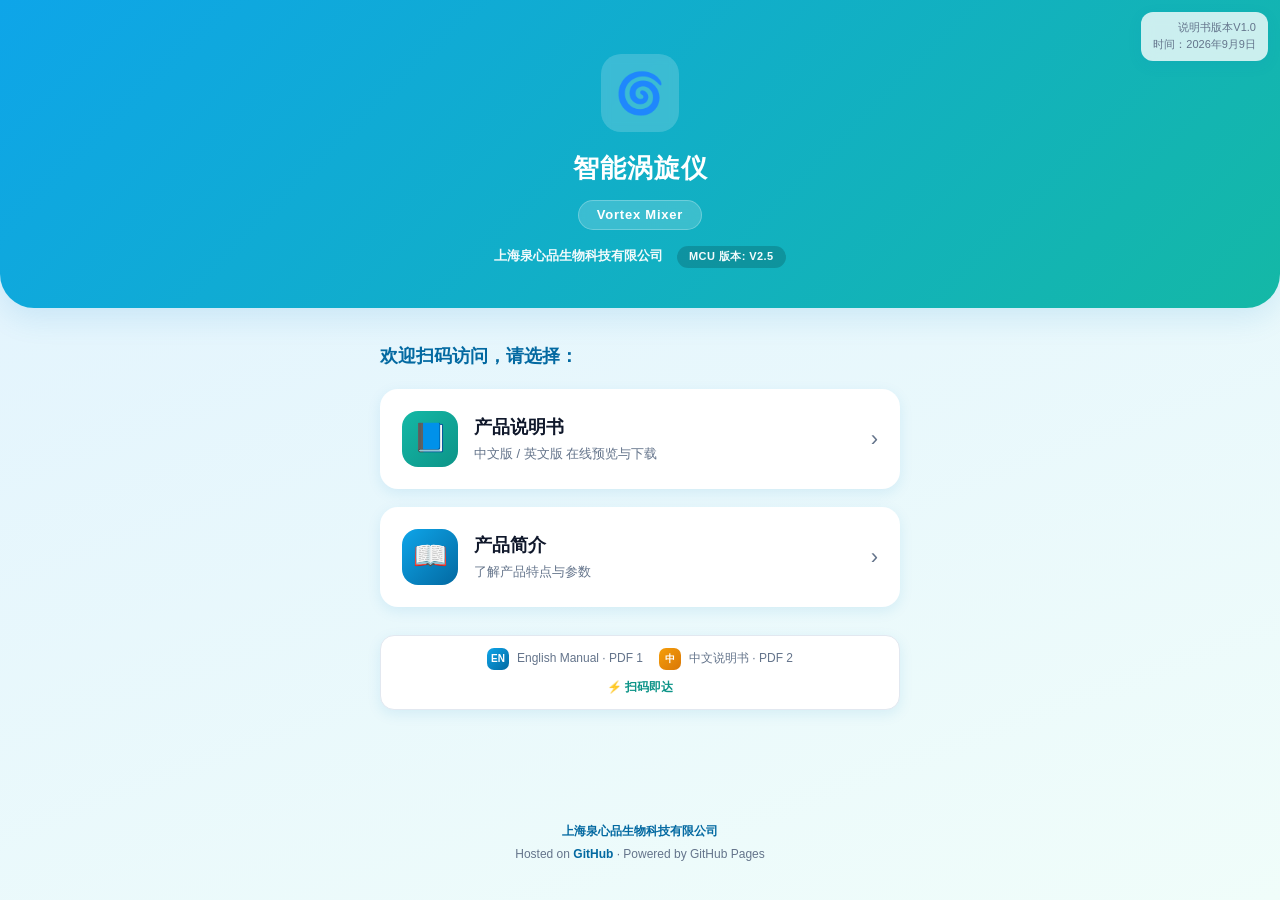
==== commit beb429fc: "Update version stamp date to 2026-09-09, boost QR scan hint visibility, add CSS cache-bust param; QR" ====
--- a/index.html
+++ b/index.html
@@ -4,7 +4,7 @@
 <meta charset="UTF-8">
 <meta name="viewport" content="width=device-width,initial-scale=1,maximum-scale=1,user-scalable=no">
 <title>Vortex Mixer Manuals | 智能涡旋仪</title>
-<link rel="stylesheet" href="style.css">
+<link rel="stylesheet" href="style.css?v=20260909">
 </head>
 <body>
   <header class="hero">
@@ -50,7 +50,7 @@
 
   <div class="version-stamp">
     <span>说明书版本V1.0</span>
-    <span>时间：2026年9月7日</span>
+    <span>时间：2026年9月9日</span>
   </div>
 </body>
 </html>
--- a/style.css
+++ b/style.css
@@ -111,7 +111,7 @@
 }
 .info-bar .hint-sub{
   display:flex;align-items:center;gap:5px;
-  font-size:11px;color:var(--muted);opacity:.85;
+  font-size:12px;font-weight:600;color:var(--accent-dark);
 }
 .chip-badge{
   flex:0 0 22px;width:22px;height:22px;border-radius:7px;
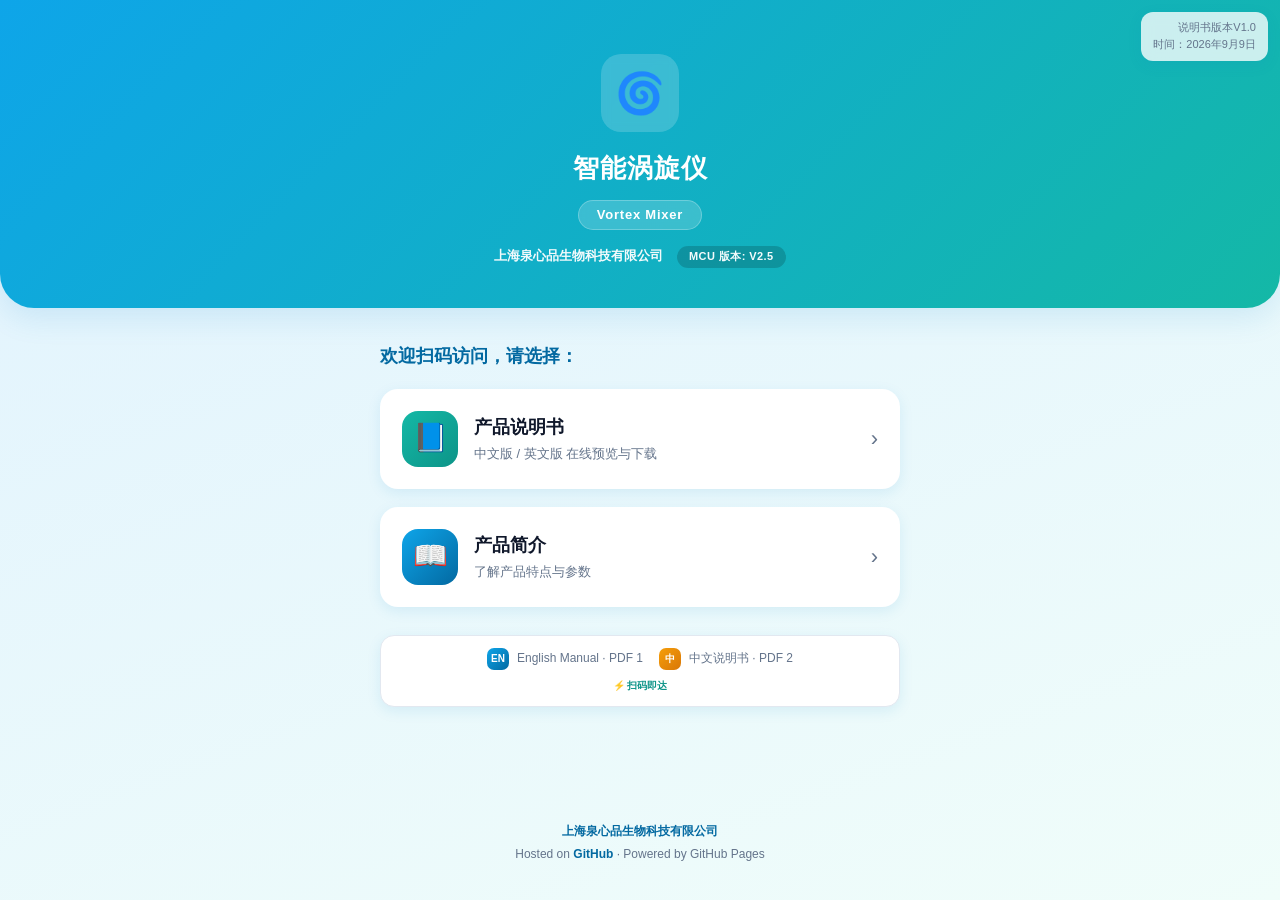
==== commit 79b516cb: "Shrink QR scan hint font to 10px and bump CSS cache-bust param; QR code unchanged" ====
--- a/index.html
+++ b/index.html
@@ -4,7 +4,7 @@
 <meta charset="UTF-8">
 <meta name="viewport" content="width=device-width,initial-scale=1,maximum-scale=1,user-scalable=no">
 <title>Vortex Mixer Manuals | 智能涡旋仪</title>
-<link rel="stylesheet" href="style.css?v=20260909">
+<link rel="stylesheet" href="style.css?v=20260909b">
 </head>
 <body>
   <header class="hero">
--- a/style.css
+++ b/style.css
@@ -111,7 +111,7 @@
 }
 .info-bar .hint-sub{
   display:flex;align-items:center;gap:5px;
-  font-size:12px;font-weight:600;color:var(--accent-dark);
+  font-size:10px;font-weight:600;color:var(--accent-dark);
 }
 .chip-badge{
   flex:0 0 22px;width:22px;height:22px;border-radius:7px;
